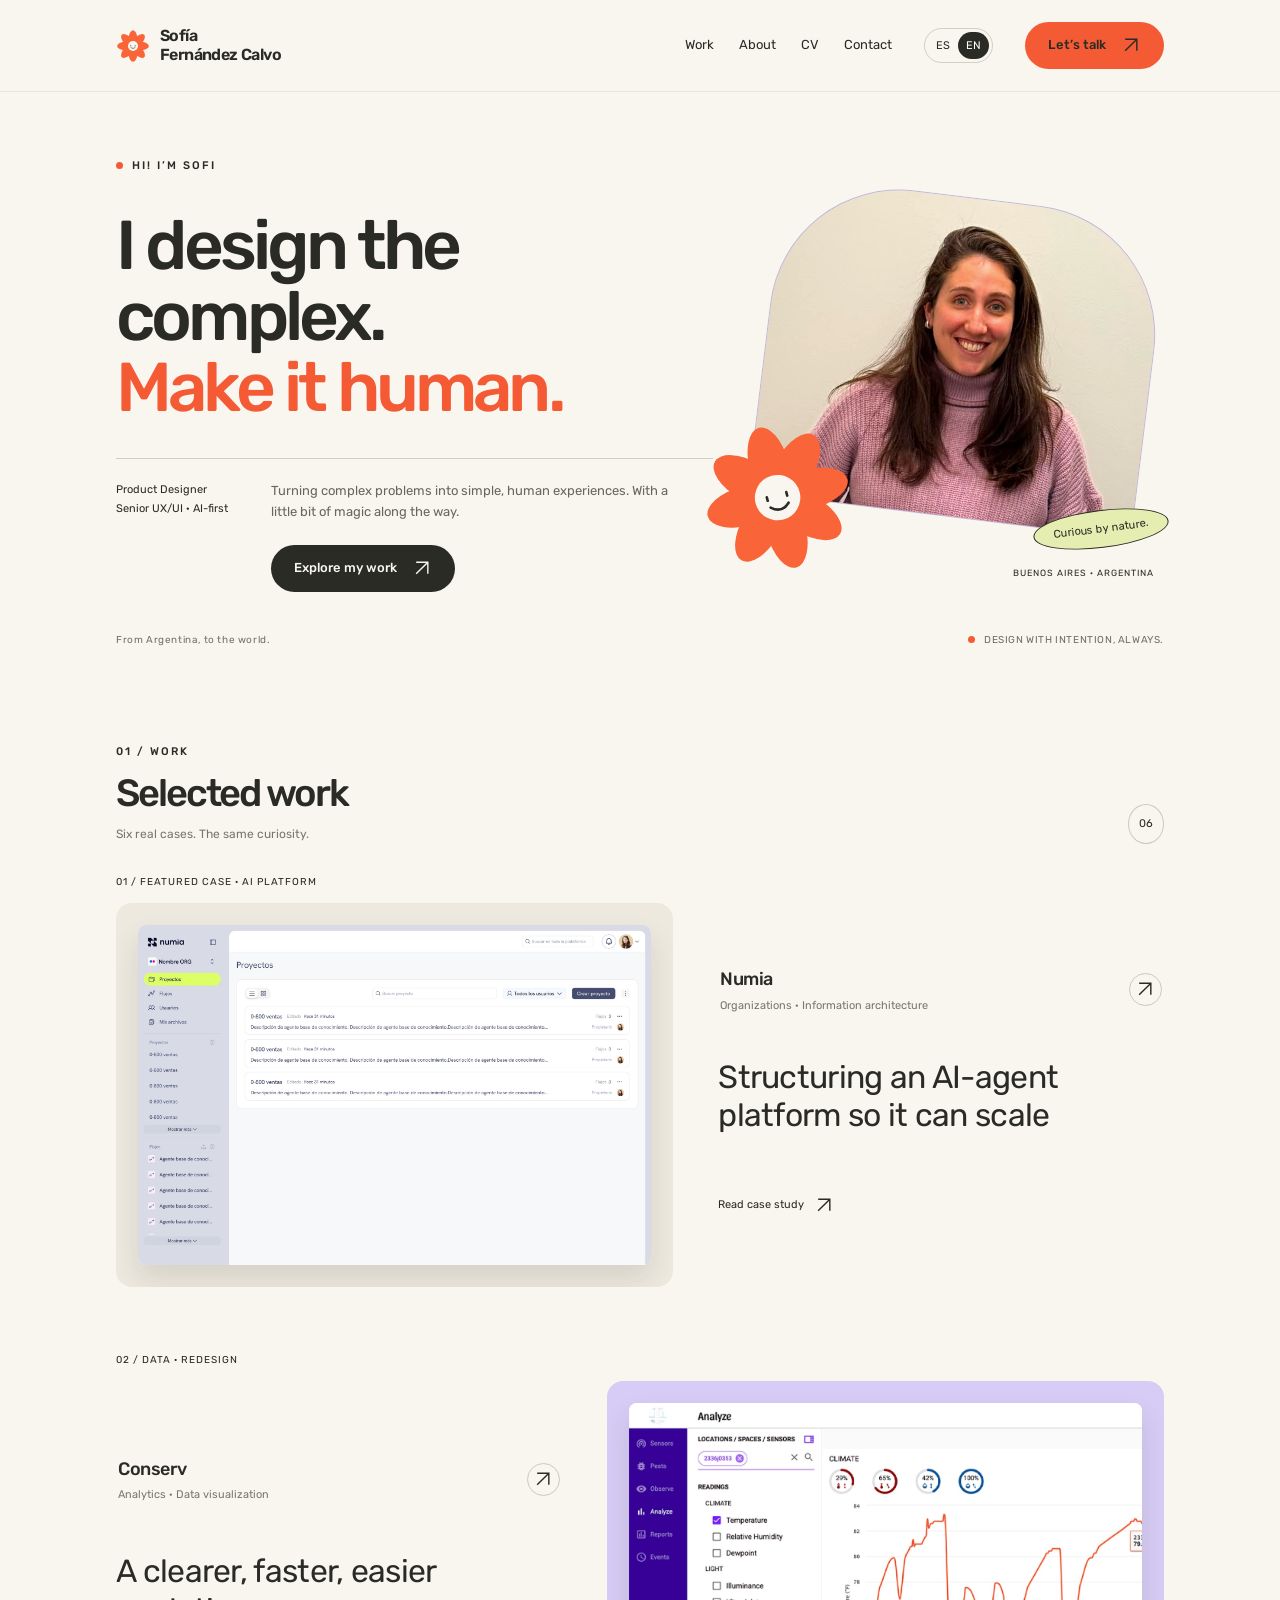
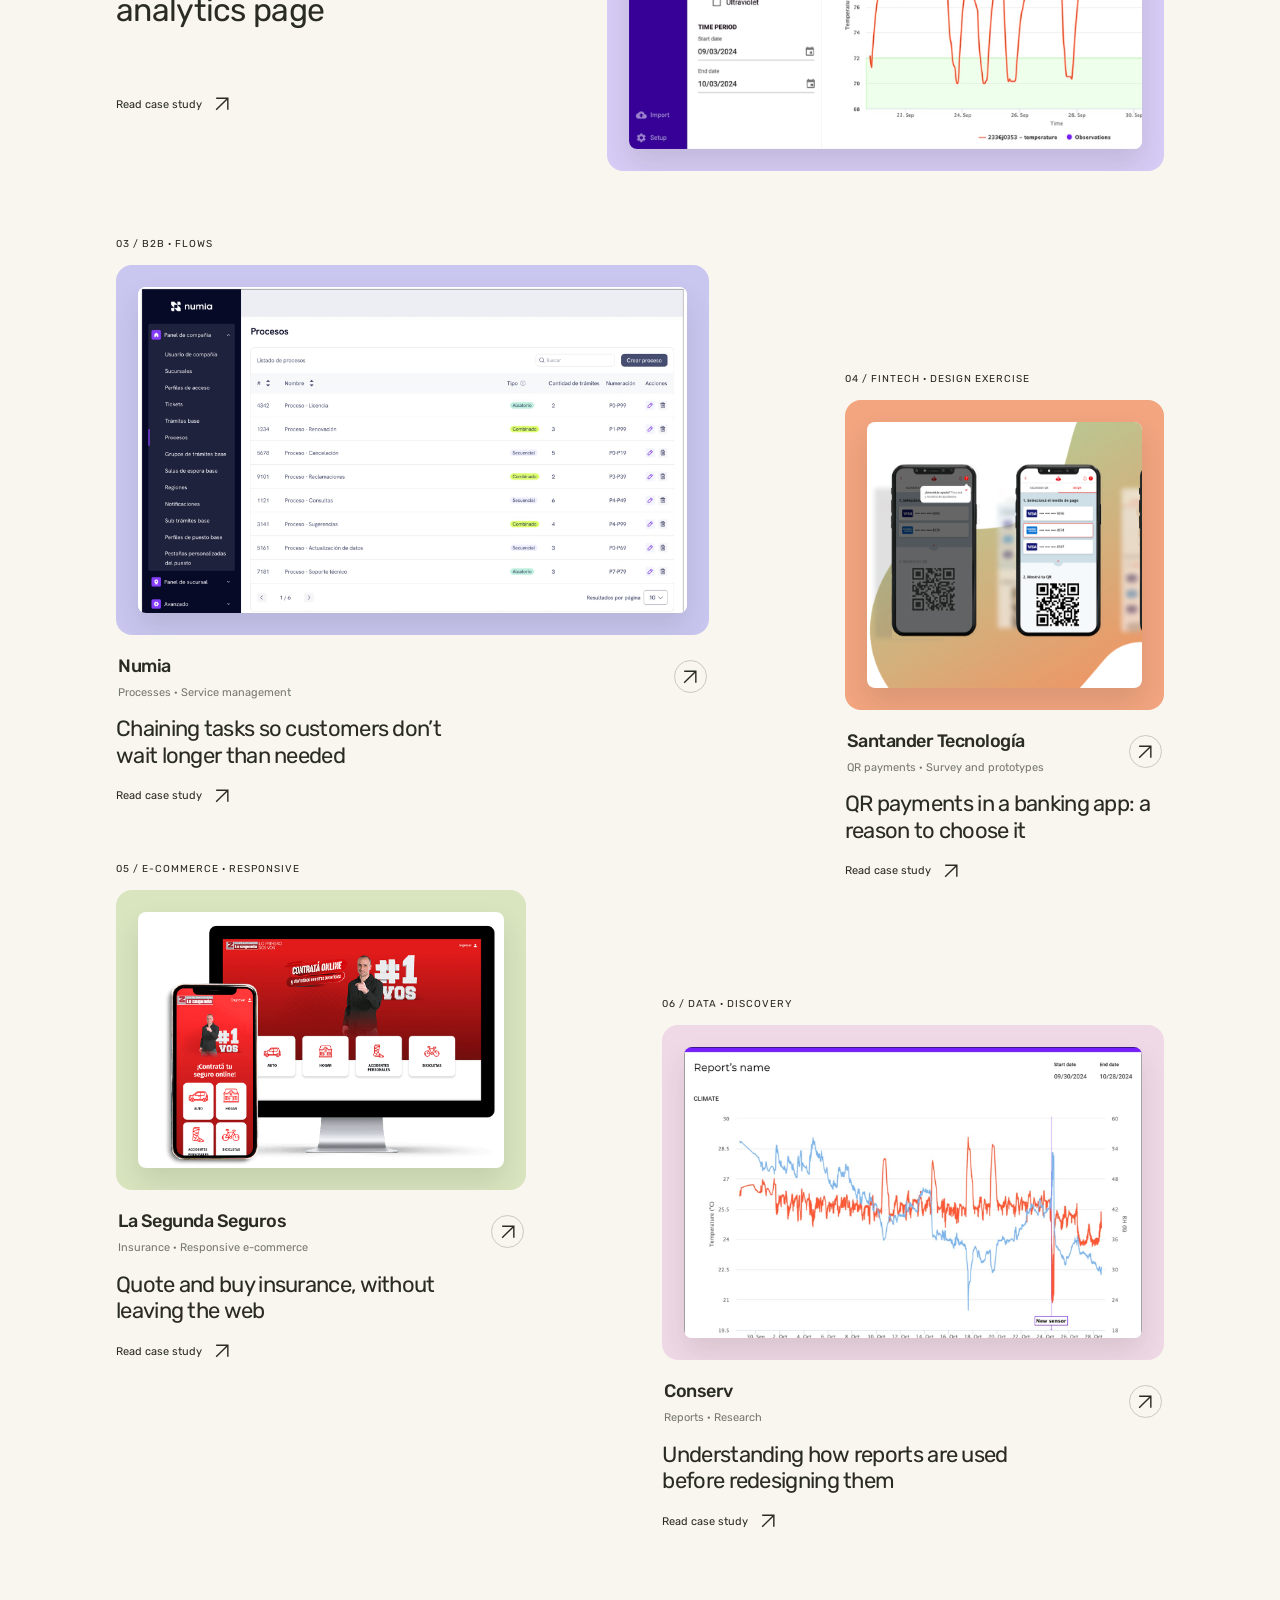
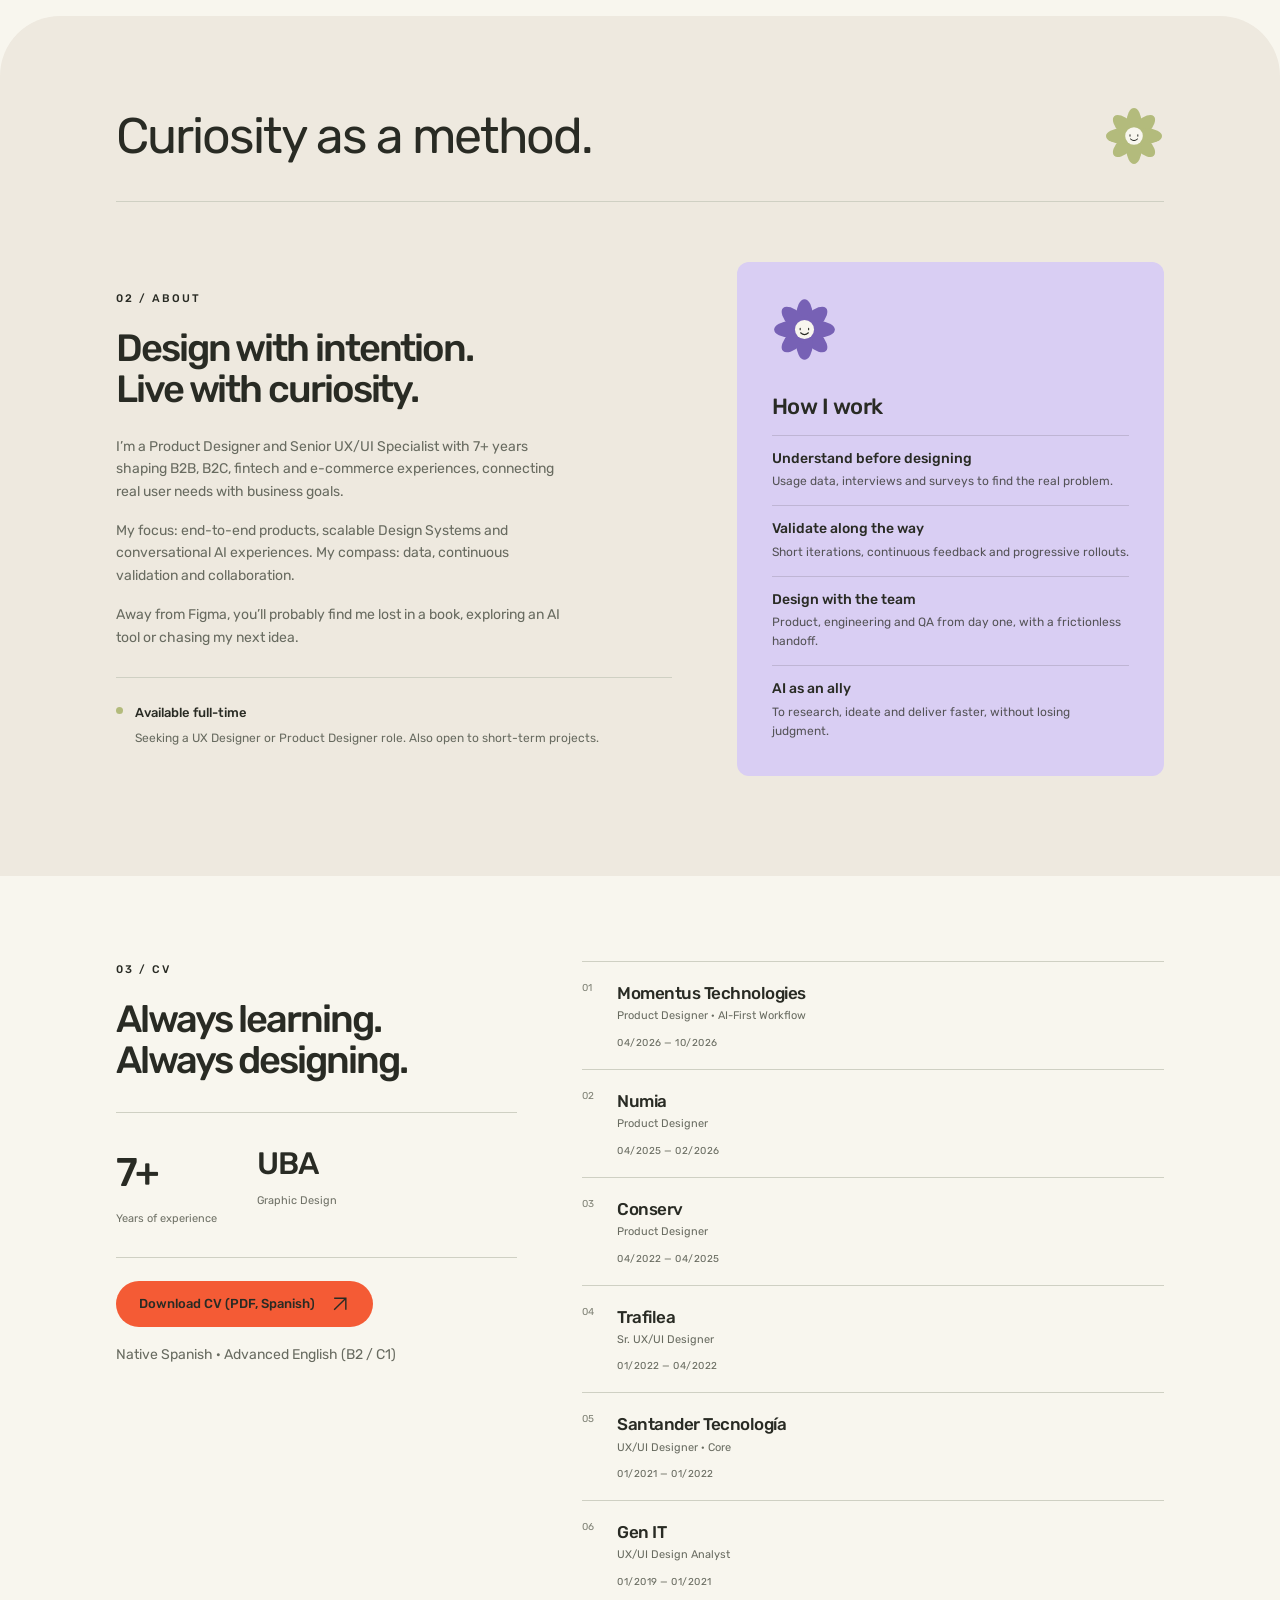
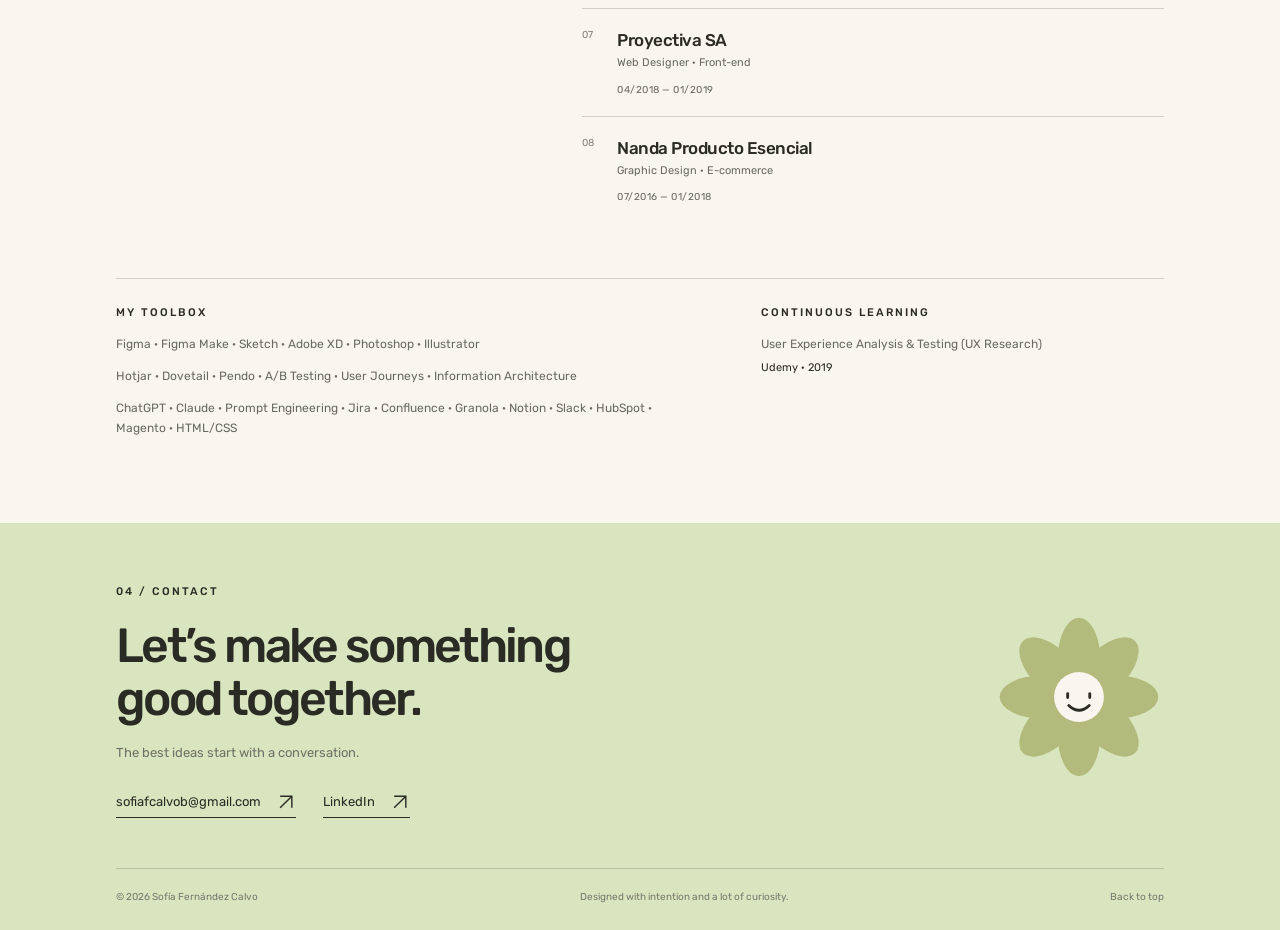
==== index.html @ f4e5108f "Portfolio inicial: sitio estático con 6 casos de estudio Co-Authored-By: Claude Opus 5.5 <noreply@an" ====
<!doctype html>
<html lang="es">
<head>
  <meta charset="utf-8">
  <meta name="viewport" content="width=device-width, initial-scale=1">
  <title>Sofía Fernández Calvo — Product Designer</title>
  <meta name="description" content="Diseño de producto, curiosidad y una mirada AI-first. Portfolio de Sofía Fernández Calvo, Buenos Aires.">
  <meta name="robots" content="max-image-preview:large">
  <meta property="og:type" content="website">
  <meta property="og:title" content="Sofía Fernández Calvo — Product Designer">
  <meta property="og:description" content="Diseño de producto, curiosidad y una mirada AI-first. Portfolio de Sofía Fernández Calvo, Buenos Aires.">
  <meta name="twitter:card" content="summary_large_image">
  <meta name="twitter:title" content="Sofía Fernández Calvo — Product Designer">
  <meta name="twitter:description" content="Diseño de producto, curiosidad y una mirada AI-first. Portfolio de Sofía Fernández Calvo, Buenos Aires.">
  <link rel="icon" href="assets/favicon.svg" type="image/svg+xml">
  <meta name="theme-color" content="#f8f6ee">
  <meta property="og:image" content="assets/og-image.jpg">
  <meta property="og:image:width" content="1200">
  <meta property="og:image:height" content="630">
  <meta property="og:locale" content="es_AR">
  <meta property="og:locale:alternate" content="en_US">
  <meta name="author" content="Sofía Fernández Calvo">
  <link rel="preconnect" href="https://fonts.googleapis.com">
  <link rel="preconnect" href="https://fonts.gstatic.com" crossorigin>
  <link href="https://fonts.googleapis.com/css2?family=Rubik:wght@400;500;600;700;800&display=swap" rel="stylesheet">
  <link rel="stylesheet" href="css/styles.css">
</head>
<body>
  <div id="app" class="sofi" lang="es">
    <noscript><p style="padding:40px;font-family:Rubik,Arial,sans-serif">Sofía Fernández Calvo — Product Designer. Este sitio necesita JavaScript. / This site needs JavaScript. Contacto: sofiafcalvob@gmail.com</p></noscript>
  </div>
  <script src="js/content.js"></script>
  <script src="js/main.js"></script>
</body>
</html>
---- css/styles.css ----
/* Paleta de colores (equivalente a los controles del componente en Framer) */
.sofi{--paper:#f8f6ee;--ink:#292b24;--orange:#f45b35;--lav:#d7ccf5;--sand:#eee9df;--chat-surface:#d9cef3;--momentus:#c9c7f0;--numia:#f2a57f;--green:#d9e5bf;--pink:#f0d9e7;--muted:#686b60;--line:#cfd0c3;--flower:#f96539;--sage:#b3bb7c;--sticker:#e5edb1;--violet:#7761b5;width:100%}
html,body{margin:0;padding:0;background:#fff}
html{scroll-behavior:smooth}

.sofi{background:var(--paper);color:var(--ink);font-family:Rubik,Arial,sans-serif;font-size:15px;line-height:1.6;overflow:clip}
.sofi *{box-sizing:border-box}.sofi a{color:inherit;text-decoration:none}.sofi button{font:inherit;color:inherit;cursor:pointer}.sofi button:focus-visible,.sofi a:focus-visible{outline:3px solid #5649ce;outline-offset:5px}.sofi button{border:0}.sofi h1,.sofi h2,.sofi h3,.sofi p{margin:0}.sofi h1,.sofi h2{letter-spacing:-.055em;line-height:1.09;font-weight:500}.sofi section,.sofi footer{scroll-margin-top:100px}.sofi .wrap{max-width:1120px;margin:auto;padding:0 36px}
.sofi .nav{position:sticky;top:0;z-index:5;background:#f8f6eef0;backdrop-filter:blur(16px);border-bottom:1px solid #292b2415}.sofi .navin{height:91px;display:flex;align-items:center;gap:32px}.sofi .brand{font-size:16px;line-height:1.15;font-weight:600;letter-spacing:-.6px;display:flex;gap:10px;align-items:center;margin-right:auto}.sofi .brand em{color:var(--orange);font-size:37px;font-style:normal}.sofi .navlinks{display:flex;gap:25px;font-size:13px}.sofi .navlinks a:hover{color:var(--orange)}.sofi .langs{display:flex;border:1px solid #292b2430;border-radius:30px;padding:3px}.sofi .langs button{background:transparent;border-radius:20px;padding:5px 8px;font-size:11px}.sofi .langs .on{background:var(--ink);color:white}.sofi .pill{display:inline-flex;align-items:center;justify-content:center;gap:15px;padding:13px 23px;border-radius:30px;background:var(--orange);font-size:13px;font-weight:500;transition:transform .25s,box-shadow .25s}.sofi .pill:hover{transform:translateY(-3px) rotate(-2deg);box-shadow:0 7px 0 #292b2420}
.sofi .intro{padding:82px 0 50px;position:relative}.sofi .introgrid{display:grid;grid-template-columns:1.5fr 1fr;align-items:center;gap:20px}.sofi .eyebrow{font-size:11px;letter-spacing:2px;font-weight:500;display:flex;align-items:center;gap:9px}.sofi .dot{width:7px;height:7px;border-radius:50%;background:var(--orange);display:inline-block}.sofi h1{font-size:clamp(40px,4.6vw,61px);margin-top:25px;max-width:670px}.sofi h1 span{color:var(--orange)}.sofi .intro p{max-width:420px;margin-top:25px;color:#66685d;font-size:15px}.sofi .intro .pill{margin-top:29px;background:var(--ink);color:var(--paper)}.sofi .art{height:335px;position:relative;display:flex;align-items:center;justify-content:center}.sofi .art:before{content:"";position:absolute;width:265px;height:265px;border-radius:50%;background:var(--lav);transform:translate(20px,15px)}.sofi .art svg{position:relative;transform:rotate(-14deg);animation:floatSofi 6s ease-in-out infinite}.sofi .sticker{position:absolute;right:0;bottom:20px;background:var(--sticker);padding:9px 19px;transform:rotate(-9deg);border:1px solid var(--ink);border-radius:50%;font-size:12px}.sofi .introfoot{display:flex;justify-content:space-between;margin-top:62px;font-size:10px;letter-spacing:.6px;color:#6f7166}.sofi .introfoot span:last-child{display:flex;gap:9px;align-items:center}
.sofi .work{padding:50px 0 85px}.sofi .sectionhead{display:flex;justify-content:space-between;align-items:end;margin-bottom:30px}.sofi h2{font-size:38px;white-space:pre-line}.sofi .sectionhead p{color:#76786e;font-size:12px;margin-top:10px}.sofi .count{font-size:11px;border:1px solid #c9cabe;border-radius:50%;padding:10px}.sofi .grid{display:grid;grid-template-columns:1fr 1fr;gap:35px 24px}.sofi .card{background:transparent;text-align:left;padding:0;display:block;width:100%;border-radius:18px}.sofi .preview{height:310px;border-radius:16px;position:relative;overflow:hidden;display:flex;align-items:center;justify-content:center;transition:transform .4s,box-shadow .4s}.sofi .card:hover .preview{transform:translateY(-6px) rotate(-.6deg);box-shadow:0 18px 30px #292b2419}.sofi .p0{background:var(--momentus)}.sofi .p1{background:var(--numia)}.sofi .p2{background:var(--green)}.sofi .p3{background:var(--pink)}.sofi .cardmeta{display:flex;justify-content:space-between;align-items:center;padding:17px 2px 0}.sofi h3{font-weight:500;font-size:18px;letter-spacing:-.5px}.sofi .cardmeta p{font-size:11px;color:#76786e;margin-top:3px}.sofi .circleArrow{border:1px solid #c9cabe;width:33px;height:33px;border-radius:50%;display:grid;place-items:center}.sofi .dashboard{width:330px;height:216px;background:#fcfcff;display:flex;border-radius:8px;box-shadow:0 20px 30px #39325c26;transform:rotate(-6deg)}.sofi aside{width:49px;background:#292346;padding:15px 10px;color:white;border-radius:8px 0 0 8px}.sofi aside i{display:block;height:5px;background:#77718f;margin-top:18px;border-radius:2px}.sofi .dashbody{padding:23px 20px;flex:1}.sofi .dashhead{height:7px;background:#38324b;width:110px;border-radius:3px}.sofi .dashstats{display:flex;gap:10px;margin-top:15px}.sofi .dashstats i{height:30px;flex:1;background:#efedf7;border-radius:4px}.sofi .chart{height:100px;display:flex;gap:8px;align-items:end;border-bottom:1px solid #ccc;padding-top:15px}.sofi .chart i{background:#9d91d7;flex:1;max-height:80px;border-radius:3px 3px 0 0}.sofi .dashlines{display:flex;gap:9px;margin-top:13px}.sofi .dashlines i{height:4px;background:#e0deeb;flex:1}.sofi .numiaMark{position:absolute;left:35px;top:40px;font-size:48px;font-weight:600;letter-spacing:-4px;color:#4a1946}.sofi .numiaMark span{font-size:30px;margin-left:4px}.sofi .phone{background:#fff8ed;width:132px;height:235px;border:5px solid #572e50;border-radius:23px;position:absolute;right:65px;top:48px;transform:rotate(13deg);box-shadow:12px 12px 0 #e88a6b}.sofi .phonebar{height:6px;width:40px;background:#572e50;margin:8px auto;border-radius:9px}.sofi .phoneCircle{height:60px;width:60px;background:#e7c5ee;border-radius:50%;margin:25px auto 18px}.sofi .phoneLine{height:5px;background:#c1a9bc;width:75px;margin:8px auto}.sofi .short{width:45px}.sofi .phoneBtn{height:21px;background:#5d2b56;width:80px;margin:25px auto;border-radius:15px}.sofi .orb{position:absolute;bottom:-30px;left:30px;width:150px;height:150px;background:#fa734e;border-radius:50%}.sofi .conserv{position:absolute;left:30px;top:25px;color:#31553d;font-size:34px;letter-spacing:-2px}.sofi .conserv span{font-size:13px;vertical-align:top}.sofi .sensor{width:180px;height:150px;background:#f9f8ed;border-radius:20px;box-shadow:15px 20px 25px #34472d24;transform:rotate(-10deg);position:relative;z-index:1;padding:25px 27px}.sofi .sensor b{display:block;font-size:36px;font-weight:400;color:#426344;margin-top:7px}.sofi .sensorLight{width:6px;height:6px;border-radius:50%;background:#a8c088}.sofi .sensorLine{height:3px;width:70px;background:#d5dcc9;margin-top:9px}.sofi .rings{position:absolute;width:230px;height:230px;border:1px solid #a4bb8f;border-radius:50%;right:-30px;bottom:-50px;box-shadow:0 0 0 30px #a4bb8f30,0 0 0 60px #a4bb8f20}.sofi .traf{position:absolute;top:23px;left:30px;font-size:30px;letter-spacing:-2px;font-weight:600}.sofi .traf span{font-size:12px;vertical-align:top}.sofi .commerce{width:300px;height:180px;background:#fffcf8;border-radius:5px;display:flex;gap:22px;align-items:center;padding:24px;transform:rotate(7deg);box-shadow:12px 12px 25px #71556924}.sofi .productShape{width:100px;height:125px;border-radius:44px 44px 15px 15px;background:linear-gradient(100deg,#d3a0ad,#f2cfca 55%,#c791a3)}.sofi .productDetails{flex:1}.sofi .productDetails i{display:block;background:#d9d4ce;height:6px;margin:12px 0}.sofi .productDetails b{display:block;background:#30302b;height:23px;border-radius:3px;margin-top:25px}.sofi .tinyCard{position:absolute;width:90px;height:80px;background:#d4b8e6;right:45px;bottom:25px;border-radius:8px;transform:rotate(-10deg);border:5px solid white}
.sofi .about{background:var(--sand);padding:80px 0}.sofi .twocol{display:grid;grid-template-columns:1fr 1fr;gap:70px;align-items:center}.sofi .about h2{margin:20px 0 25px}.sofi .prose{color:var(--muted);font-size:14px;margin-top:17px!important;max-width:450px}.sofi .chat{background:var(--chat-surface);border-radius:22px;padding:35px;min-height:320px;position:relative}.sofi .chat .miniFlower{display:inline-block;margin-bottom:20px}.sofi .chat h3{font-size:22px;margin-bottom:10px}.sofi .chat p{font-size:13px;max-width:290px}.sofi .chat .chatstatus{margin-top:25px;padding:12px 17px;border:1px solid #292b2440;border-radius:24px;font-size:12px;display:inline-block}.sofi .chat small{display:block;font-size:10px;margin-top:12px;opacity:.65}.sofi .cv{padding:85px 0}.sofi .resume{border-top:1px solid var(--line);border-bottom:1px solid var(--line);padding:28px 0;display:flex;gap:45px;margin-bottom:23px}.sofi .resume strong{display:block;font-size:40px;font-weight:500;letter-spacing:-2px}.sofi .resume small{font-size:11px;color:#6f7166}.sofi .resume .uba{font-size:31px;letter-spacing:-1px;line-height:1.5}.sofi .disabled{opacity:.5;cursor:default}.sofi .footer{border-top:1px solid #d3d4c8;padding:60px 0 25px}.sofi .footer h2{font-size:48px}.sofi .footer p{font-size:13px;color:#6f7166;margin-top:18px}.sofi .contactlinks{display:flex;gap:12px;flex-wrap:wrap;margin-top:24px}.sofi .contactlinks a{display:flex;align-items:center;gap:15px;border-bottom:1px solid;padding:4px 0;font-size:13px;margin-right:15px}.sofi .bottom{border-top:1px solid #d3d4c8;margin-top:50px;padding-top:20px;display:flex;justify-content:space-between;font-size:10px;color:#77796f}.sofi .modalback{position:fixed;inset:0;background:#25251f80;z-index:20;display:grid;place-items:center;padding:25px}.sofi .modal{background:var(--paper);padding:35px;border-radius:20px;max-width:500px}.sofi .modal p{margin:20px 0}.sofi .modal button{background:var(--ink);color:white}
@keyframes floatSofi{50%{transform:translateY(-10px) rotate(-5deg)}}@media(prefers-reduced-motion:reduce){.sofi *{animation:none!important;transition:none!important;scroll-behavior:auto!important}}
@media(max-width:800px){.sofi .wrap{padding:0 22px}.sofi .navin{height:78px;gap:15px}.sofi .navlinks{gap:13px;font-size:11px}.sofi .nav .pill{display:none}.sofi .intro{padding-top:50px}.sofi .introgrid{grid-template-columns:1.25fr 1fr}.sofi .art{transform:scale(.8)}.sofi .preview{height:260px}.sofi .twocol{gap:30px}.sofi h2{font-size:30px}.sofi .chat{padding:25px}.sofi .dashboard{transform:rotate(-6deg) scale(.8)}}
@media(max-width:580px){.sofi .brand{font-size:12px}.sofi .brand em{font-size:28px}.sofi .navlinks{display:none}.sofi .introgrid{grid-template-columns:1fr}.sofi h1{font-size:43px}.sofi .art{height:260px;transform:scale(.85);margin:0 auto;width:300px}.sofi .introfoot{margin-top:25px;font-size:9px}.sofi .introfoot span:last-child{display:none}.sofi .intro{padding-bottom:15px}.sofi .work{padding:35px 0 55px}.sofi .grid{grid-template-columns:1fr;gap:27px}.sofi .preview{height:285px}.sofi .twocol{grid-template-columns:1fr;gap:32px}.sofi .about,.sofi .cv{padding:55px 0}.sofi .sectionhead{margin-bottom:25px}.sofi h2{font-size:33px}.sofi .footer h2{font-size:39px}.sofi .bottom{gap:15px;flex-wrap:wrap}.sofi .resume{gap:40px}.sofi .footer .flowerfoot{display:none}.sofi .footer{padding-top:45px}}

.sofi .intro{padding:65px 0 40px}.sofi .introgrid{grid-template-columns:1.45fr 1fr;gap:40px;align-items:start}.sofi h1{font-size:clamp(44px,5.4vw,70px);font-weight:500;line-height:1.03;max-width:680px;margin-top:35px}.sofi .introdetails{display:grid;grid-template-columns:130px 1fr;gap:25px;border-top:1px solid var(--line);margin-top:35px;padding-top:22px}.sofi .rolelabel{font-size:11px;line-height:1.7}.sofi .introdetails p{margin-top:0;font-size:13px}.sofi .introdetails .pill{margin-top:22px}.sofi .collage{position:relative;padding:20px 12px 42px;height:405px;margin-top:20px}.sofi .portrait{height:320px;background:var(--lav);border-radius:130px 130px 12px 12px;transform:rotate(7deg);border:1px solid #292b2420;overflow:hidden}.sofi .portrait img{display:block;width:100%;height:100%;object-fit:cover;object-position:52% 52%;transform:scale(1.75);transform-origin:52% 52%;filter:brightness(1.09) contrast(1.035) saturate(.92)}.sofi .photoPlaceholder{height:100%;display:flex;align-items:center;justify-content:center;flex-direction:column;background:repeating-linear-gradient(0deg,transparent,transparent 31px,#292b2408 32px),repeating-linear-gradient(90deg,transparent,transparent 31px,#292b2408 32px)}.sofi .photoPlaceholder span{font-size:73px;letter-spacing:-6px;font-weight:600;color:#292b2425}.sofi .photoPlaceholder p{margin-top:8px;color:var(--ink);font-size:14px}.sofi .photoPlaceholder small{font-size:10px;opacity:.6}.sofi .portraitFlower{position:absolute;left:-52px;bottom:0;transform:rotate(-15deg)}.sofi .collage .sticker{bottom:34px;right:-5px;transform:rotate(-7deg);font-size:11px}.sofi .photoCaption{position:absolute;right:10px;bottom:2px;font-size:9px;letter-spacing:1px}.sofi .introfoot{margin-top:40px}.sofi .work{padding-top:55px}.sofi .grid{grid-template-columns:repeat(12,minmax(0,1fr));gap:45px 45px;align-items:start}.sofi .projectItem{min-width:0}.sofi .project0{grid-column:1/8}.sofi .project1{grid-column:9/13;margin-top:135px}.sofi .project2{grid-column:1/6;margin-top:-65px}.sofi .project3{grid-column:7/13;margin-top:70px}.sofi .project0 .preview{height:370px}.sofi .project1 .preview{height:310px}.sofi .project2 .preview{height:300px}.sofi .project3 .preview{height:335px}.sofi .projectNumber{font-size:10px;letter-spacing:1px;margin-bottom:13px}.sofi .projectStory{font-size:22px;letter-spacing:-.7px;line-height:1.2;margin:15px 0 0!important;max-width:360px}.sofi .readcase{font-size:11px;display:flex;gap:10px;align-items:center;margin-top:17px}.sofi .project1 .phone{right:22px;top:75px}.sofi .project1 .numiaMark{left:22px;font-size:40px;top:22px}.sofi .about{border-radius:60px 60px 0 0;background:var(--sand)}.sofi .aboutRibbon{display:flex;gap:20px;align-items:center;justify-content:space-between;font-size:clamp(30px,4vw,50px);letter-spacing:-2px;border-bottom:1px solid var(--line);padding-bottom:25px;margin-bottom:40px}.sofi .about .twocol{grid-template-columns:1.3fr 1fr;gap:65px}.sofi .chat{transform:rotate(3deg);border-radius:12px;margin:20px 0}.sofi .cvLayout{display:grid;grid-template-columns:1fr 1.45fr;gap:65px}.sofi .cvIntro h2{margin:20px 0 30px}.sofi .resume{gap:40px}.sofi .job{display:grid;grid-template-columns:25px 1fr;gap:10px;border-top:1px solid var(--line);padding:18px 0}.sofi .jobIndex{font-size:10px;color:#818377}.sofi .job h3{font-size:17px}.sofi .job p{font-size:11px;color:var(--muted)}.sofi .job time{grid-column:2;font-size:10px;letter-spacing:.5px;color:var(--muted)}.sofi .toolbox{margin-top:55px;border-top:1px solid var(--line);padding-top:25px;display:grid;grid-template-columns:1.45fr 1fr;gap:60px}.sofi .toolbox p{font-size:12px;color:var(--muted);margin-top:13px}.sofi .toolbox small{font-size:11px}.sofi .modalback{padding:25px}.sofi .modal{max-width:850px;width:100%;max-height:90vh;overflow-y:auto;overscroll-behavior:contain;padding:40px}.sofi .caseTop{display:flex;justify-content:space-between;align-items:center;gap:18px;margin-bottom:30px}.sofi .modal h2{font-size:42px}.sofi .caseMeta{display:flex;justify-content:space-between;font-size:12px;gap:20px;padding:20px 0;margin-top:25px;border-top:1px solid var(--line)}.sofi .caseSection{display:grid;grid-template-columns:35px 1fr;gap:15px;border-top:1px solid var(--line);padding:23px 0}.sofi .caseSection h3{font-size:22px}.sofi .caseSection p{font-size:14px;margin:12px 0 0;color:#56594f}.sofi .caseSection small,.sofi .caseDisclaimer{font-size:11px;line-height:1.6;color:var(--muted);display:block;margin-top:15px}.sofi .footer{background:var(--green);border-top:0}.sofi .footer .bottom{border-color:#292b2430}
@media(max-width:800px){.sofi .introgrid{gap:25px;grid-template-columns:1.25fr 1fr}.sofi h1{font-size:49px}.sofi .introdetails{grid-template-columns:1fr;gap:15px}.sofi .collage{height:370px}.sofi .portrait{height:280px}.sofi .portraitFlower{left:-20px;bottom:0}.sofi .grid{gap:35px 25px}.sofi .project1{grid-column:8/13}.sofi .project2{grid-column:1/6;margin-top:0}.sofi .project3{grid-column:7/13}.sofi .cvLayout{gap:35px}.sofi .about .twocol{gap:30px}.sofi .projectStory{font-size:20px}.sofi .project1 .numiaMark{font-size:30px}}
@media(max-width:580px){.sofi .intro{padding-top:35px}.sofi .introgrid{grid-template-columns:1fr;gap:10px}.sofi h1{font-size:48px}.sofi .introdetails{grid-template-columns:1fr;gap:15px;margin-top:25px}.sofi .rolelabel br{display:block}.sofi .collage{width:285px;margin:15px auto 0;height:360px}.sofi .portrait{height:280px}.sofi .portraitFlower{left:-30px;bottom:4px}.sofi .portraitFlower svg{width:130px}.sofi .photoCaption{right:0}.sofi .grid{grid-template-columns:1fr;gap:35px}.sofi .projectItem{grid-column:auto;margin:0}.sofi .projectItem .preview{height:285px}.sofi .project1 .numiaMark{font-size:44px}.sofi .project1 .phone{right:45px;top:65px}.sofi .projectStory{font-size:23px}.sofi .about{border-radius:35px 35px 0 0}.sofi .aboutRibbon{font-size:34px;line-height:1.1}.sofi .aboutRibbon svg{min-width:50px}.sofi .about .twocol,.sofi .cvLayout,.sofi .toolbox{grid-template-columns:1fr;gap:35px}.sofi .chat{transform:rotate(1.5deg);margin:10px 5px}.sofi .modalback{padding:12px}.sofi .modal{padding:23px;max-height:93vh}.sofi .modal h2{font-size:31px}.sofi .caseMeta{flex-direction:column;gap:5px}.sofi .caseTop .eyebrow{font-size:9px}.sofi .caseTop .pill{padding:8px 15px}.sofi .caseSection{grid-template-columns:24px 1fr;gap:10px}.sofi .caseSection h3{font-size:21px}.sofi .caseSection p{font-size:13px}}


.sofi .project4{grid-column:1/-1;margin:0 0 20px}.sofi .project4 .card{display:grid;grid-template-columns:1.25fr 1fr;gap:0 45px;text-align:left}.sofi .project4 .projectNumber{grid-column:1/-1}.sofi .project4 .preview{grid-column:1;grid-row:2/5;height:auto;aspect-ratio:1.45;background:var(--sand);padding:20px}.sofi .p4 img{display:block;width:100%;height:100%;object-fit:contain}.sofi .project4 .cardmeta{grid-column:2;align-self:end;padding-top:15px}.sofi .project4 .projectStory{grid-column:2;font-size:32px;align-self:center;max-width:400px;margin:20px 0!important}.sofi .project4 .readcase{grid-column:2;align-self:start;margin-bottom:25px}.sofi .availability{display:flex;gap:12px;border-top:1px solid var(--line);margin-top:28px;padding-top:22px;align-items:start}.sofi .availability .dot{flex-shrink:0;margin-top:7px;background:var(--sage)}.sofi .availability strong{font-size:13px;font-weight:500}.sofi .availability p{font-size:12px;color:var(--muted);margin-top:5px}.sofi .caseWebsite{display:inline-flex;align-items:center;gap:12px;font-size:12px;border-bottom:1px solid var(--ink);padding-bottom:5px;margin-bottom:20px}.sofi .caseCover{margin:0 0 25px;background:var(--sand);border-radius:12px;padding:18px;overflow:hidden}.sofi .caseCover img{display:block;width:100%;height:auto}.sofi figcaption{font-size:11px;color:var(--muted);margin-top:12px;line-height:1.5}.sofi .caseGallery{display:grid;grid-template-columns:1fr 1fr;gap:25px;margin-top:30px}.sofi .caseGallery figure{margin:0;min-width:0}.sofi .caseGallery img{display:block;width:100%;height:auto;background:var(--sand);border-radius:10px}.sofi .caseGallery figcaption{display:flex;gap:10px}.sofi .caseGallery figcaption span{color:var(--ink)}
@media(max-width:800px){.sofi .project4 .card{gap:0 25px}.sofi .project4 .projectStory{font-size:26px}.sofi .project4 .preview{aspect-ratio:1.15;padding:12px}}
@media(max-width:580px){.sofi .project4{grid-column:auto;margin:0}.sofi .project4 .card{display:block}.sofi .project4 .preview{height:auto;aspect-ratio:1.3;padding:12px}.sofi .project4 .cardmeta{padding-top:17px}.sofi .project4 .projectStory{font-size:26px;margin:15px 0 0!important}.sofi .project4 .readcase{margin:17px 0 0}.sofi .caseGallery{grid-template-columns:1fr;gap:28px}.sofi .caseCover{padding:10px}}

.sofi .brandFlower{display:flex;align-items:center;flex-shrink:0}.sofi .brandFlower svg{display:block}.sofi .project5{grid-column:1/-1;margin:0 0 20px}.sofi .project5 .card{display:grid;grid-template-columns:1fr 1.25fr;gap:0 45px}.sofi .project5 .projectNumber{grid-column:1/-1}.sofi .project5 .preview{grid-column:2;grid-row:2/5;height:390px;background:var(--lav);padding:20px}.sofi .p5 img{width:100%;height:100%;display:block;object-fit:contain}.sofi .project5 .cardmeta{grid-column:1;grid-row:2;align-self:end}.sofi .project5 .projectStory{grid-column:1;grid-row:3;font-size:32px;align-self:center;max-width:390px;margin:20px 0!important}.sofi .project5 .readcase{grid-column:1;grid-row:4;align-self:start}.sofi .confidentialNote{border-left:3px solid var(--orange);background:var(--sand);padding:14px 18px;font-size:12px;margin-bottom:20px}
@media(max-width:800px){.sofi .project5 .card{gap:0 25px}.sofi .project5 .projectStory{font-size:26px}.sofi .project5 .preview{height:330px;padding:12px}}
@media(max-width:580px){.sofi .brandFlower svg{width:29px;height:29px}.sofi .project5{grid-column:auto;margin:0}.sofi .project5 .card{display:block}.sofi .project5 .preview{height:auto;aspect-ratio:1/1.05;padding:18px}.sofi .project5 .cardmeta{padding-top:17px}.sofi .project5 .projectStory{font-size:26px;margin:15px 0 0!important}.sofi .project5 .readcase{margin-top:17px}}

/* ── Casos con imágenes reales ─────────────────────────── */
.sofi .preview.hasImg{padding:22px}
.sofi .preview.hasImg img{display:block;width:100%;height:100%;object-fit:cover;object-position:top left;border-radius:8px;box-shadow:0 14px 28px #292b241f;background:#fff}
.sofi .project4 .preview.hasImg img,.sofi .project5 .preview.hasImg img{object-fit:cover}
.sofi .project3 .preview.hasImg img{object-position:top center}
.sofi .card{cursor:pointer}

/* Cómo trabajo (reemplaza el chat "próximamente") */
.sofi .howlist{list-style:none;padding:0;margin:8px 0 0;display:grid;gap:14px}
.sofi .howlist li{border-top:1px solid #292b2426;padding-top:12px}
.sofi .howlist strong{display:block;font-size:14px;font-weight:500}
.sofi .howlist span{display:block;font-size:12px;opacity:.75;margin-top:2px}

/* Página de caso */
body.modalOpen{overflow:hidden}
.sofi .modal{max-width:980px}
.sofi .modal h4{margin:0;font-size:15px;font-weight:500;letter-spacing:-.2px}
.sofi .tldr{display:grid;grid-template-columns:repeat(auto-fit,minmax(170px,1fr));gap:18px 28px;margin:26px 0 28px;padding:22px 24px;background:var(--sand);border-radius:14px}
.sofi .tldr div{min-width:0}
.sofi .tldr dt{font-size:10px;letter-spacing:1.4px;text-transform:uppercase;color:var(--muted)}
.sofi .tldr dd{margin:4px 0 0;font-size:13px;line-height:1.45}
.sofi .caseSection p+p{margin-top:10px}
.sofi .caseList{margin:12px 0 0;padding-left:18px;font-size:14px;color:#56594f}
.sofi .caseList li+li{margin-top:6px}
.sofi .caseList li::marker{color:var(--orange)}
.sofi .caseQuotes{display:grid;gap:10px;margin-top:14px}
.sofi .caseQuotes blockquote{margin:0;padding:12px 18px;border-left:3px solid var(--violet);background:#d7ccf555;border-radius:0 10px 10px 0;font-size:15px}
.sofi .caseCards{display:grid;grid-template-columns:repeat(auto-fit,minmax(190px,1fr));gap:14px;margin-top:16px}
.sofi .caseCard{background:var(--sand);border-radius:12px;padding:18px}
.sofi .caseCard p{font-size:13px!important;margin-top:6px!important}
.sofi .caseCard span{display:block;margin-top:10px;font-size:12px;color:var(--orange);font-weight:500}
.sofi .caseSteps{list-style:none;counter-reset:step;padding:0;margin:14px 0 0;display:grid;gap:16px}
.sofi .caseSteps li{counter-increment:step;display:grid;grid-template-columns:34px 1fr;column-gap:12px}
.sofi .caseSteps li:before{content:counter(step);grid-row:span 2;width:28px;height:28px;border-radius:50%;background:var(--ink);color:var(--paper);display:grid;place-items:center;font-size:12px}
.sofi .caseSteps p{margin-top:4px!important}
.sofi .caseCompare{display:grid;grid-template-columns:1fr 1fr;gap:24px;margin-top:16px}
.sofi .compareCol{min-width:0}
.sofi .compareCol figure{margin:0 0 14px}
.sofi .compareCol img{display:block;width:100%;height:auto;border-radius:10px;background:var(--sand)}
.sofi .compareCol h4{margin-top:12px}
.sofi .compareCol p{font-size:13px!important;margin-top:4px!important}
.sofi .compareTag{display:inline-block;font-size:10px;letter-spacing:1.4px;text-transform:uppercase;padding:4px 10px;border-radius:20px;margin-bottom:10px;background:var(--line)}
.sofi .compareCol.after .compareTag{background:var(--orange);color:#fff}
.sofi .caseGallery.single{grid-template-columns:1fr}
.sofi .caseGallery figcaption{display:block}
.sofi .caseNav{display:flex;justify-content:space-between;gap:12px;flex-wrap:wrap;border-top:1px solid var(--line);padding-top:24px;margin-top:10px}
.sofi .pill.ghost{background:transparent;border:1px solid var(--ink);color:var(--ink)}
@media(max-width:580px){.sofi .caseCompare{grid-template-columns:1fr}.sofi .tldr{padding:18px}.sofi .caseNav .pill{width:100%}.sofi .modal{max-height:none;height:100%;border-radius:14px}}
.sofi .caseSection>.eyebrow{align-self:start;padding-top:7px}
.sofi .modal:focus{outline:none}
.sofi .preview.fitContain img{object-fit:contain;object-position:center;box-shadow:none;background:transparent}
.sofi .modal h2+.confidentialNote{margin-top:28px}
.sofi .caseGallery figure[style]{min-width:140px}

.sofi .caseGallery img{background:transparent}
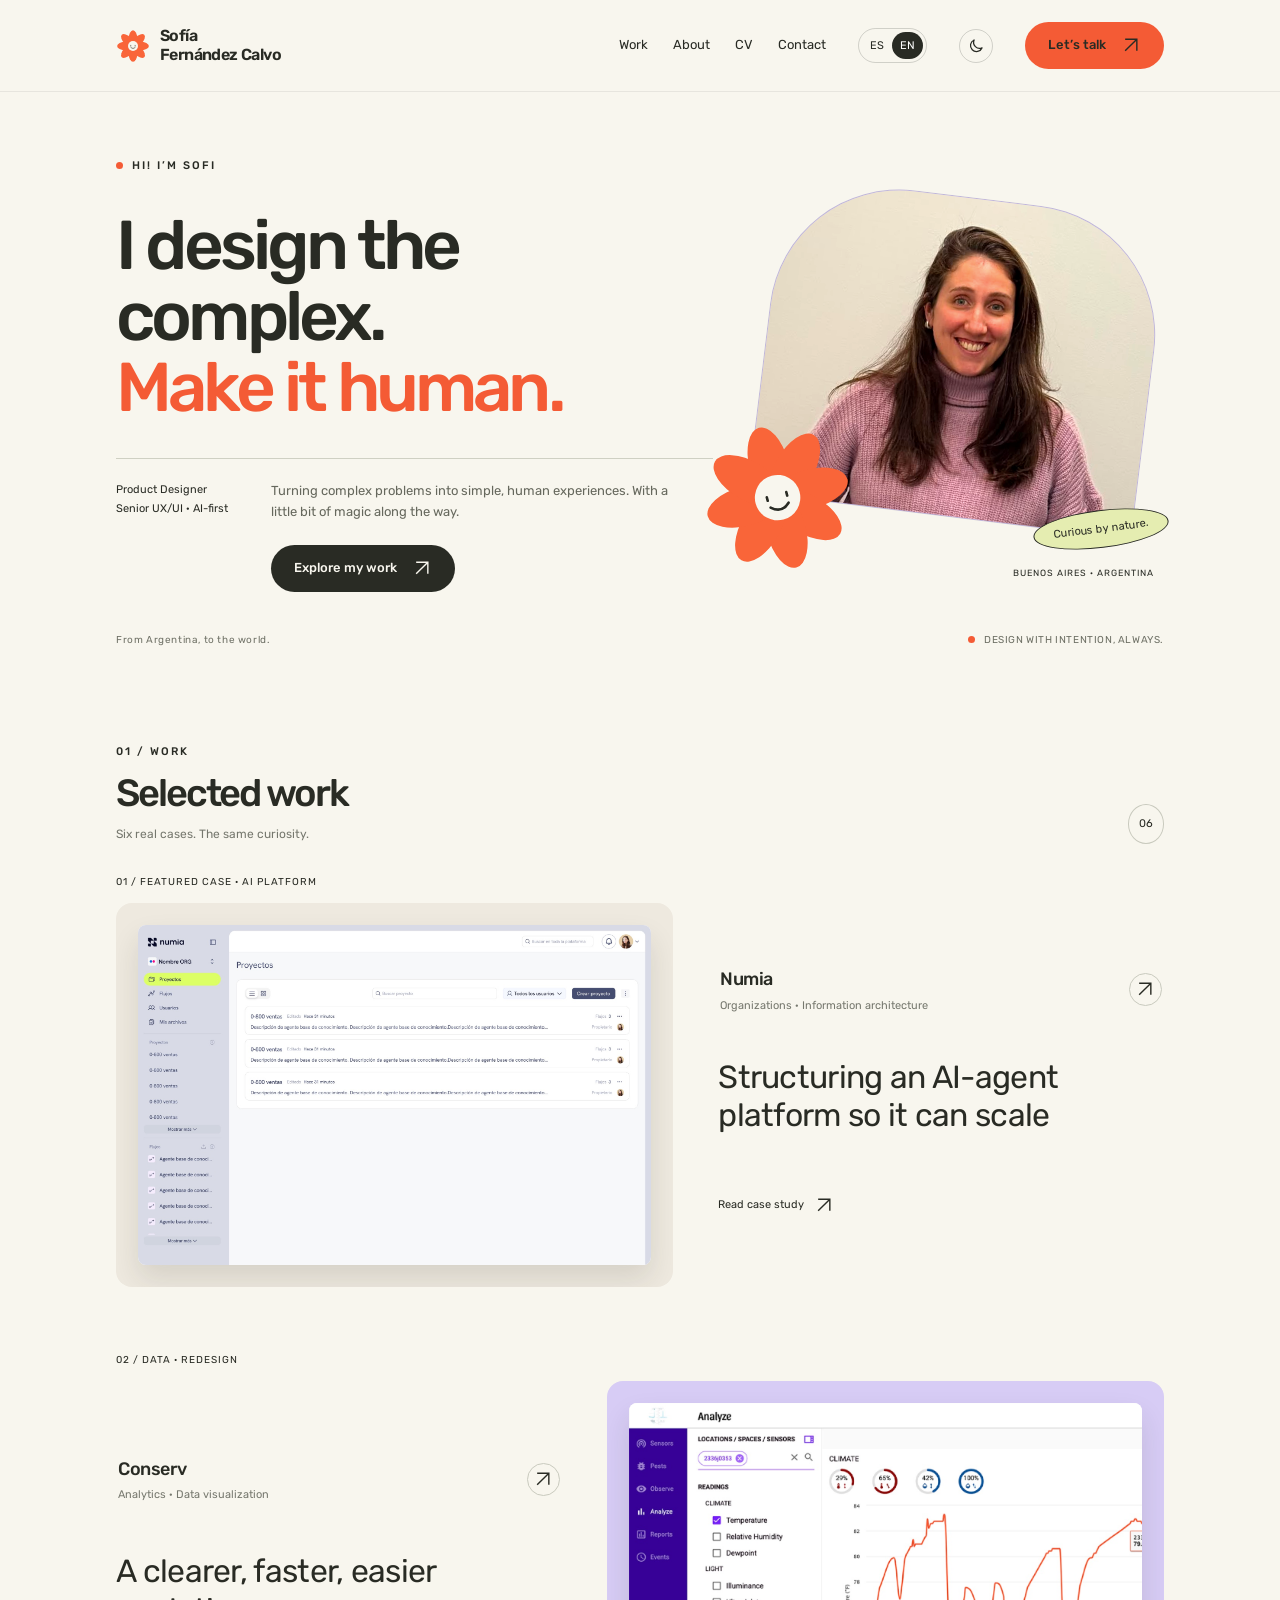
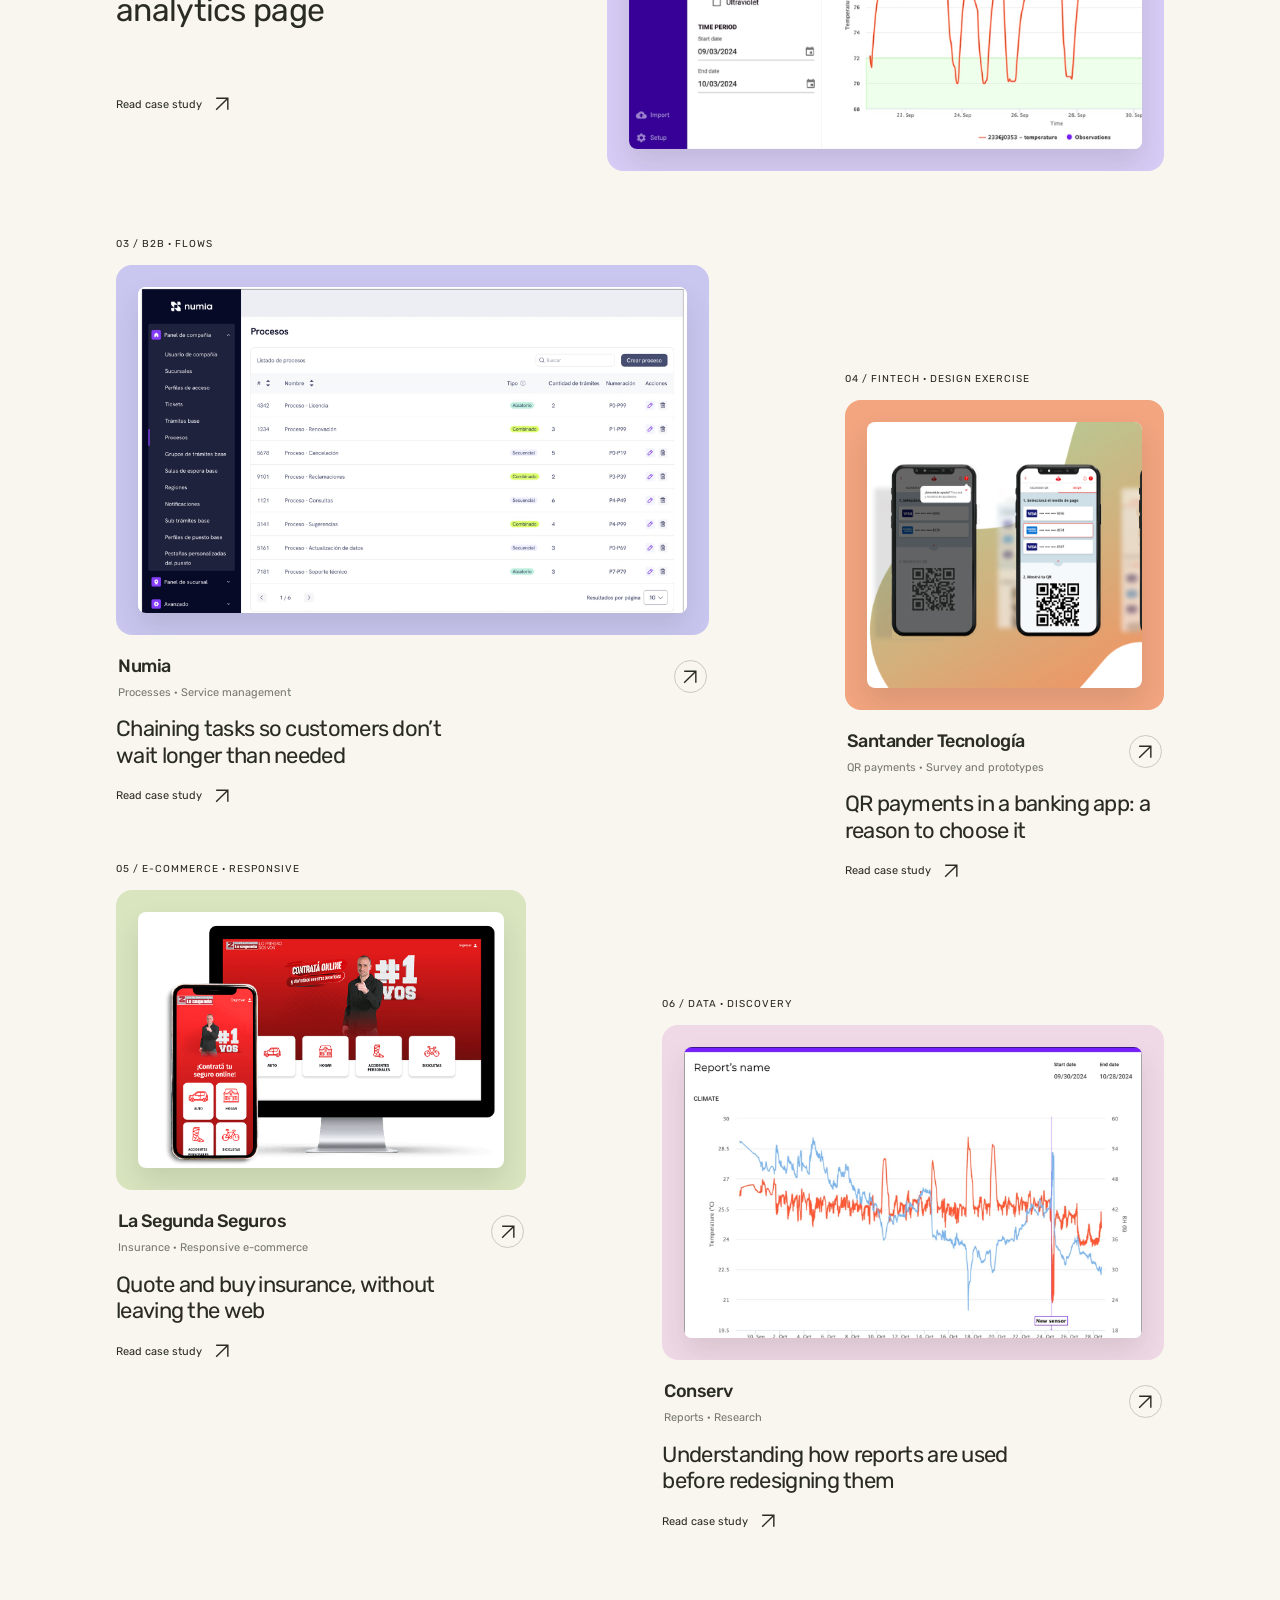
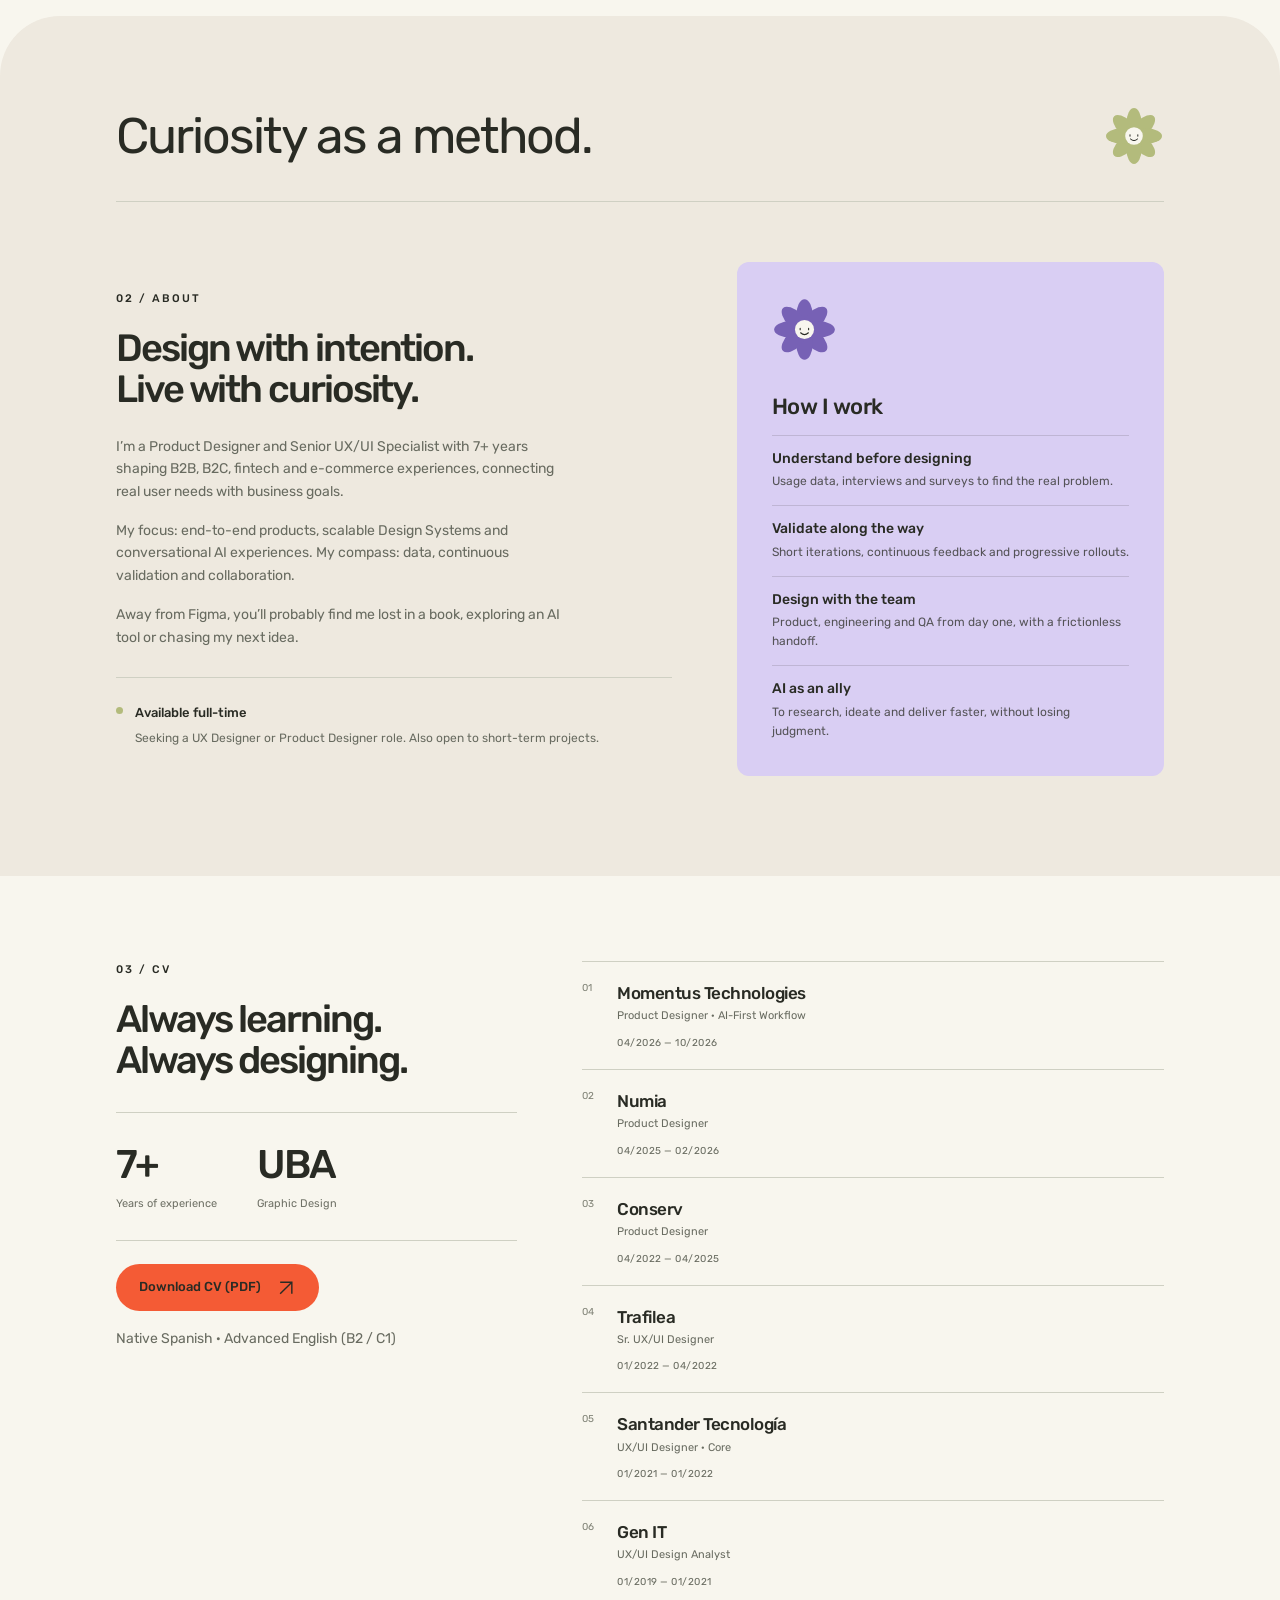
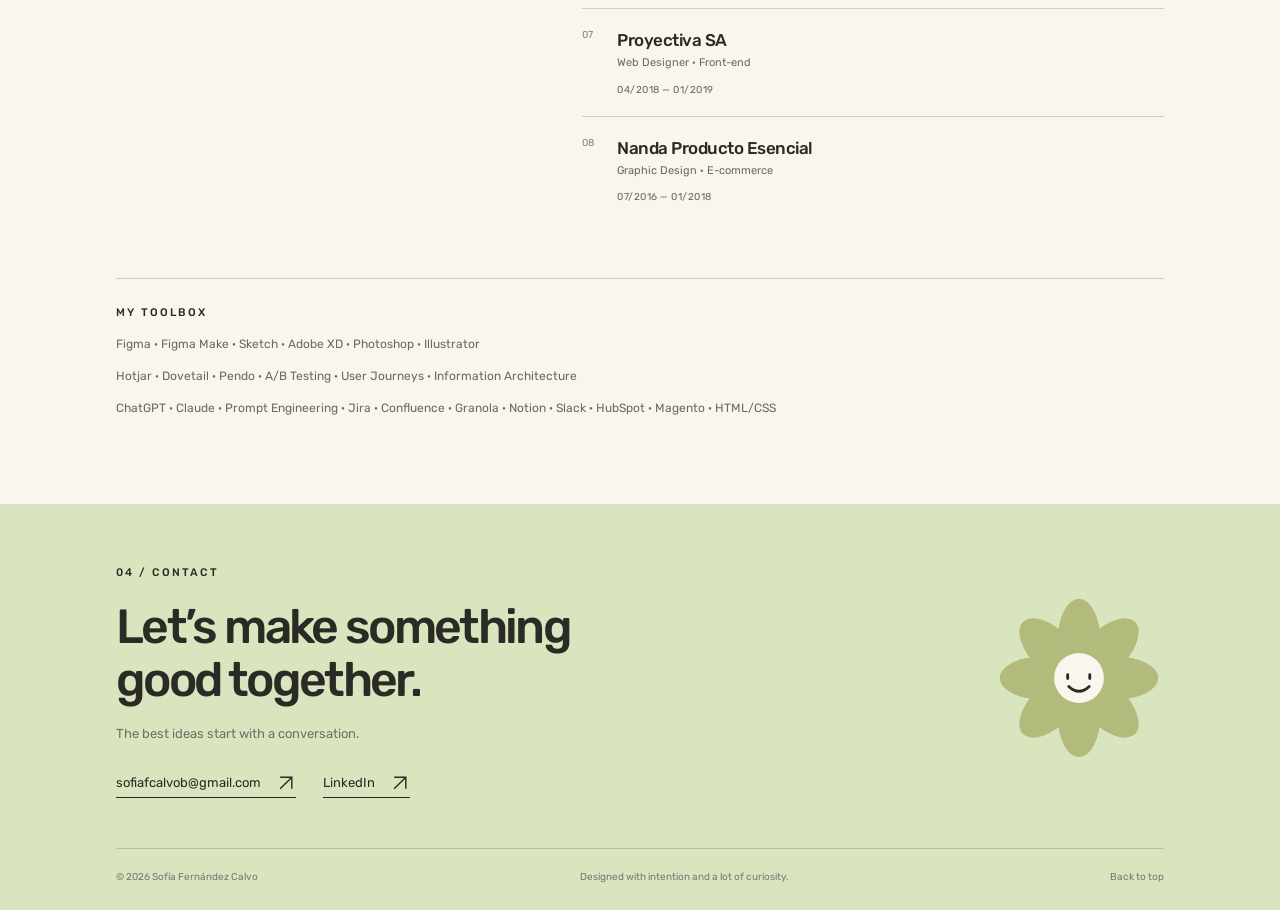
==== commit 0a21fce4: "Tema claro/oscuro que sigue al navegador, con botón para cambiarlo Co-Authored-By: Claude Opus 5.5 <" ====
--- a/index.html
+++ b/index.html
@@ -12,9 +12,19 @@
   <meta name="twitter:card" content="summary_large_image">
   <meta name="twitter:title" content="Sofía Fernández Calvo — Product Designer">
   <meta name="twitter:description" content="Diseño de producto, curiosidad y una mirada AI-first. Portfolio de Sofía Fernández Calvo, Buenos Aires.">
+  <meta name="color-scheme" content="light dark">
+  <script>
+    // Aplica el tema (elegido o el del navegador) antes de pintar la página
+    (function () {
+      var t; try { t = localStorage.getItem("theme"); } catch (e) {}
+      document.documentElement.dataset.theme = t || (matchMedia("(prefers-color-scheme: dark)").matches ? "dark" : "light");
+    })();
+  </script>
   <link rel="icon" href="assets/favicon.svg" type="image/svg+xml">
   <meta name="theme-color" content="#f8f6ee">
-  <meta property="og:image" content="assets/og-image.jpg">
+  <meta property="og:image" content="https://sofiafcalvo.github.io/assets/og-image.jpg">
+  <meta property="og:url" content="https://sofiafcalvo.github.io/">
+  <link rel="canonical" href="https://sofiafcalvo.github.io/">
   <meta property="og:image:width" content="1200">
   <meta property="og:image:height" content="630">
   <meta property="og:locale" content="es_AR">
--- a/css/styles.css
+++ b/css/styles.css
@@ -81,3 +81,40 @@
 .sofi .caseGallery figure[style]{min-width:140px}
 
 .sofi .caseGallery img{background:transparent}
+
+/* CV: sin formación continua, y 7+ / UBA alineados */
+.sofi .toolbox{grid-template-columns:1fr}
+.sofi .resume{align-items:flex-start}
+.sofi .resume strong,.sofi .resume .uba{font-size:40px;line-height:1.2;letter-spacing:-2px;font-weight:500}
+.sofi .resume small{display:block;margin-top:6px}
+
+/* ── Botón de tema ─────────────────────────────────────── */
+.sofi .themeToggle{background:transparent;border:1px solid #292b2430;border-radius:50%;width:34px;height:34px;display:grid;place-items:center;padding:0;flex-shrink:0;transition:transform .25s}
+.sofi .themeToggle:hover{transform:rotate(-15deg)}
+
+/* ── Tema oscuro ───────────────────────────────────────── */
+html[data-theme="dark"]{color-scheme:dark}
+html[data-theme="dark"],html[data-theme="dark"] body{background:#1c1d19}
+[data-theme="dark"] .sofi{--paper:#1c1d19;--ink:#efece2;--sand:#262721;--line:#3b3c34;--muted:#a7a99c;--lav:#3a3352;--chat-surface:#332d48;--momentus:#302d4c;--numia:#4a3127;--green:#2a3223;--pink:#3d2a35;--violet:#a493e6}
+/* Las flores mantienen la carita clara */
+[data-theme="dark"] .sofi svg{--paper:#f8f6ee;--ink:#292b24}
+/* Textos secundarios y bordes que estaban fijos */
+[data-theme="dark"] .sofi .intro p,[data-theme="dark"] .sofi .sectionhead p,[data-theme="dark"] .sofi .cardmeta p,[data-theme="dark"] .sofi .footer p,[data-theme="dark"] .sofi .introfoot,[data-theme="dark"] .sofi .resume small,[data-theme="dark"] .sofi .jobIndex,[data-theme="dark"] .sofi .bottom,[data-theme="dark"] .sofi .caseList,[data-theme="dark"] .sofi .caseSection p{color:var(--muted)}
+[data-theme="dark"] .sofi .circleArrow,[data-theme="dark"] .sofi .count,[data-theme="dark"] .sofi .bottom,[data-theme="dark"] .sofi .footer .bottom{border-color:var(--line)}
+[data-theme="dark"] .sofi .langs,[data-theme="dark"] .sofi .themeToggle{border-color:#efece233}
+[data-theme="dark"] .sofi .langs .on,[data-theme="dark"] .sofi .modal button,[data-theme="dark"] .sofi .intro .pill{color:var(--paper)}
+[data-theme="dark"] .sofi .nav{background:#1c1d19f0;border-bottom-color:#efece215}
+[data-theme="dark"] .sofi .howlist li{border-top-color:#efece226}
+[data-theme="dark"] .sofi .portrait{border-color:#efece220}
+[data-theme="dark"] .sofi .pill{color:#292b24}
+[data-theme="dark"] .sofi .pill:hover{box-shadow:0 7px 0 #00000055}
+[data-theme="dark"] .sofi .pill.ghost{color:var(--ink);border-color:var(--ink)}
+[data-theme="dark"] .sofi .sticker{color:#292b24}
+[data-theme="dark"] .sofi .preview.hasImg img{box-shadow:0 14px 28px #0006}
+[data-theme="dark"] .sofi .card:hover .preview{box-shadow:0 18px 30px #0007}
+[data-theme="dark"] .sofi .modalback{background:#000000a6}
+[data-theme="dark"] .sofi .modal{box-shadow:0 0 0 1px #efece21a}
+[data-theme="dark"] .sofi .caseQuotes blockquote{background:#a493e61f}
+[data-theme="dark"] .sofi .compareTag{color:var(--ink)}
+[data-theme="dark"] .sofi .compareCol.after .compareTag{color:#fff}
+[data-theme="dark"] .sofi button:focus-visible,[data-theme="dark"] .sofi a:focus-visible{outline-color:#a493e6}
